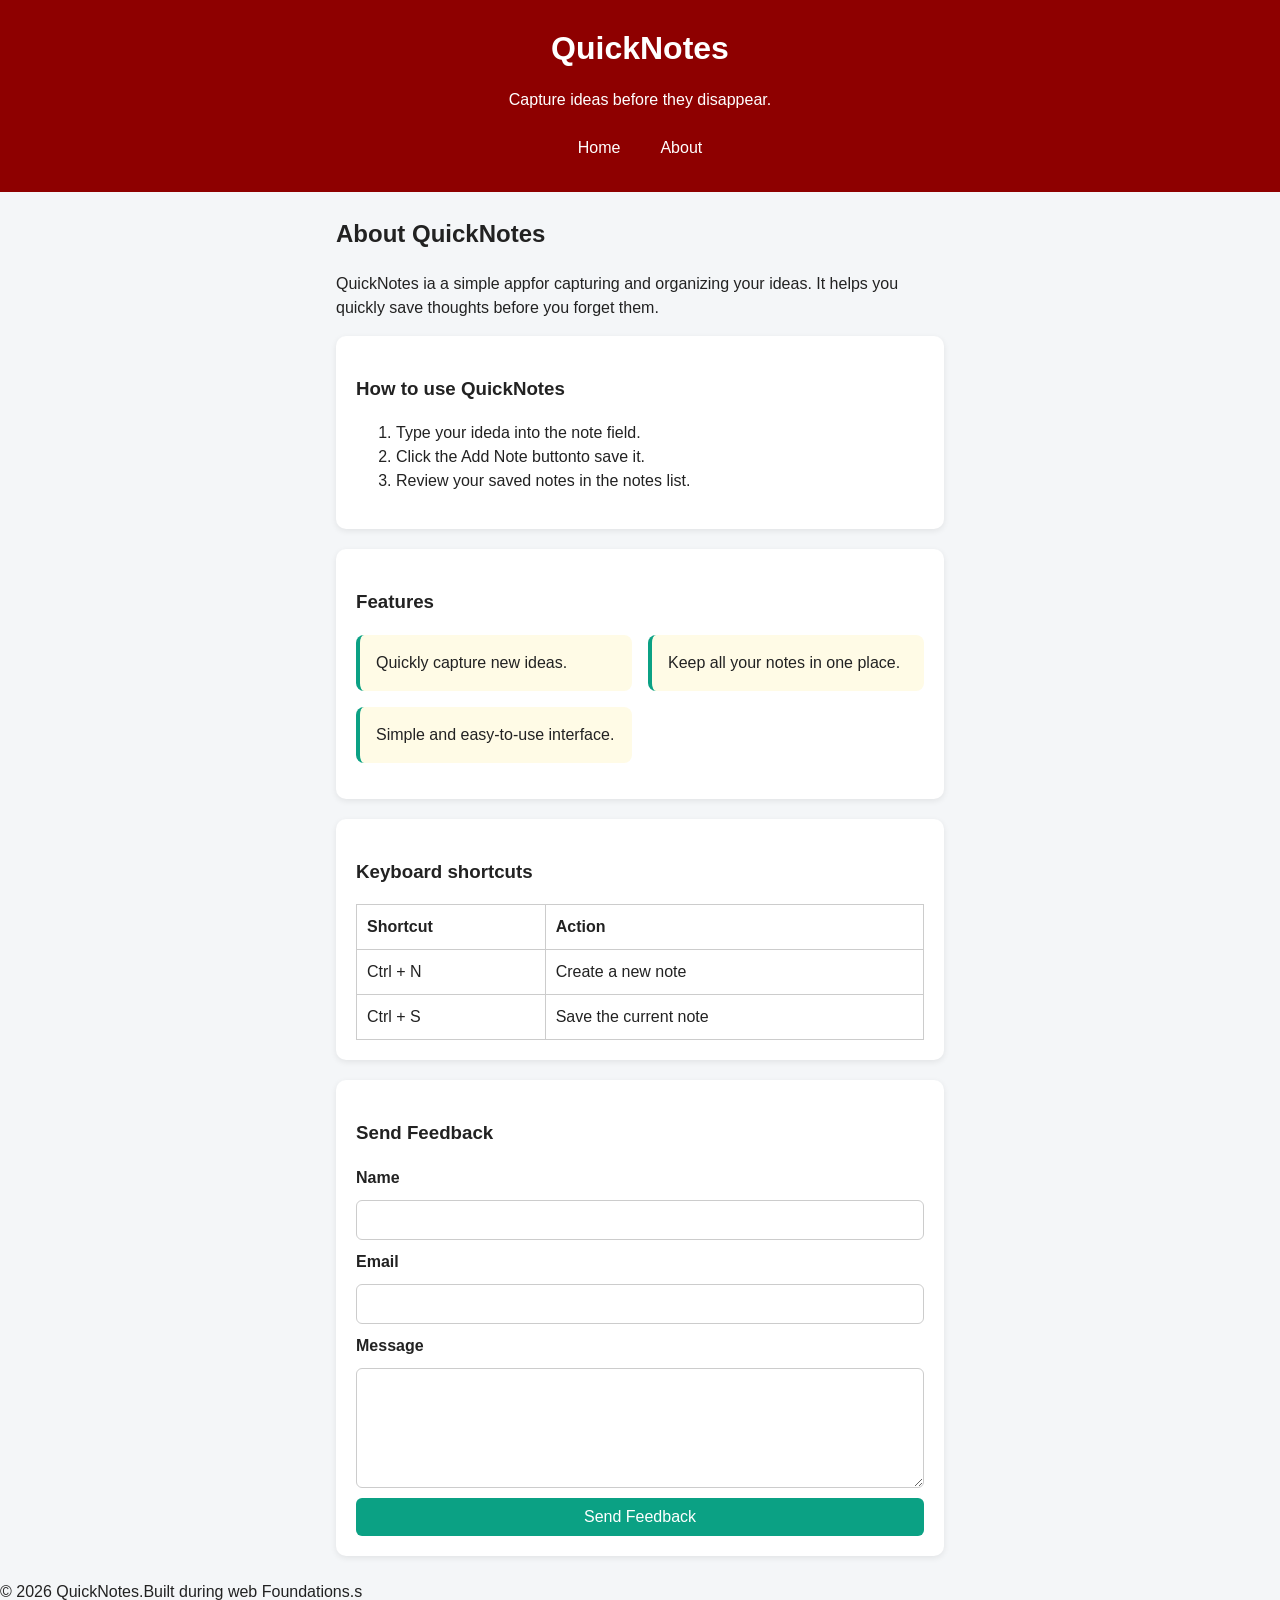
==== day2/about.html @ 0b034115 "Day 2 assignment" ====
<!DOCTYPE html>
<html lang="en">
<head>
    <meta charset="UTF-8">
    <meta name="viewport" content="width=device-width, initial-scale=1.0">
    <title>About QuickNotes</title>
    <link rel="stylesheet" href="style.css">
</head>
<body>
    <header>
        <h1>QuickNotes</h1>
        <p>Capture ideas before they disappear.</p>

        <nav>
            <a href="index.html">Home</a>
            <a href="about.html">About</a>
        </nav>
    </header>
    <main>
        <h2>
            About QuickNotes
        </h2>
        <p>
            QuickNotes ia a simple appfor capturing and organizing your ideas.
            It helps you quickly save thoughts before you forget them.
        </p>
        <section>
            <h3>
                How to use QuickNotes
            </h3>
            <ol>
                <li>Type your ideda into the note field.</li>
                <li>Click the Add Note buttonto save it.</li>
                <li>Review your saved notes in the notes list.</li>
            </ol>
        </section>
        <section>
            <h3>Features</h3>
            <ul class="features">
                <li>Quickly capture new ideas.</li>
                <li>Keep all your notes in one place.</li>
                <li>Simple and easy-to-use interface.</li>
            </ul>
        </section>
        <section>
            <h3>Keyboard shortcuts</h3>
            <table>
                <thead>
                    <tr>
                        <th>Shortcut</th>
                        <th>Action</th>
                    </tr>
                </thead>
                <tbody>
                    <tr>
                        <td>Ctrl + N</td>
                        <td>Create a new note</td>
                    </tr>
                    <tr>
                        <td>Ctrl + S</td>
                        <td>Save the current note</td>
                    </tr>
                </tbody>
            </table>
        </section>
        <section>
            <h3>Send Feedback</h3>
            <form>
                <label for ="name">Name</label>
                <input type="text" id="name" name="name" required>
                <label for="email">Email</label>
                <input type="email" id="email" name="email" required>
                <label for="message">Message</label>
                <textarea id="message" name="message" required></textarea>
                <button type="submit">Send Feedback</button>
            </form>
        </section>
    </main>
    <footer>
        <p>&copy; 2026 QuickNotes.Built during web Foundations.s</p>
    </footer>
</body>
</html>
---- day2/style.css ----
*,
*::before,
*::after {
  box-sizing: border-box;
}
body{
    margin: 0;
    font-family: 'Segoe UI', Arial , sans-serif;
    background-color:  #f4f6f8;
    color: #222;
    line-height: 1.5;
}
header{
    background-color: #8e0000;
    color: white;
    text-align: center;
    padding: 24px 16px;
}
header h1{
    margin: 0;
}
/* 3. Navigation */
nav {
  display: flex;
  justify-content: center;
  gap: 16px;
}

nav a {
  color: white;
  text-decoration: none;
  padding: 8px 12px;
  transition: background-color 0.2s ease;
}

nav a:hover {
  background-color: #6d0000;
  border-radius: 6px;
}
main{
    max-width: 640px;
    margin: 24px auto;
    padding: 0 16px;
}
section{
    background: white;
    padding: 20px;
    border-radius: 10px;
    margin-bottom: 20px;
    box-shadow: 0 2px 6px rgba(0, 0, 0, 0.08);
}
.features {
  display: grid;
  grid-template-columns: repeat(auto-fit, minmax(180px, 1fr));
  gap: 16px;
  list-style: none;
  padding: 0;
}

.features li {
  background-color: #fffbe6;
  padding: 16px;
  border-radius: 8px;
  border-left: 4px solid #0ba184;
}
table {
  width: 100%;
  border-collapse: collapse;
}

th,
td {
  border: 1px solid #ccc;
  padding: 10px;
  text-align: left;
}
form {
  display: flex;
  flex-direction: column;
  gap: 10px;
}

form label {
  font-weight: bold;
}

form input,
form textarea {
  width: 100%;
  padding: 10px;
  border: 1px solid #ccc;
  border-radius: 6px;
  font-size: 1rem;
}

form textarea {
  min-height: 120px;
  resize: vertical;
}
button {
  background-color: #0ba184;
  color: white;
  border: none;
  padding: 10px 18px;
  border-radius: 6px;
  font-size: 1rem;
  cursor: pointer;
  transition: background-color 0.2s ease;
}

button:hover {
  background-color: #088a70;
}

@media (max-width: 600px) {
  header {
    padding: 16px 10px;
  }

  header h1 {
    font-size: 1.6rem;
  }
}
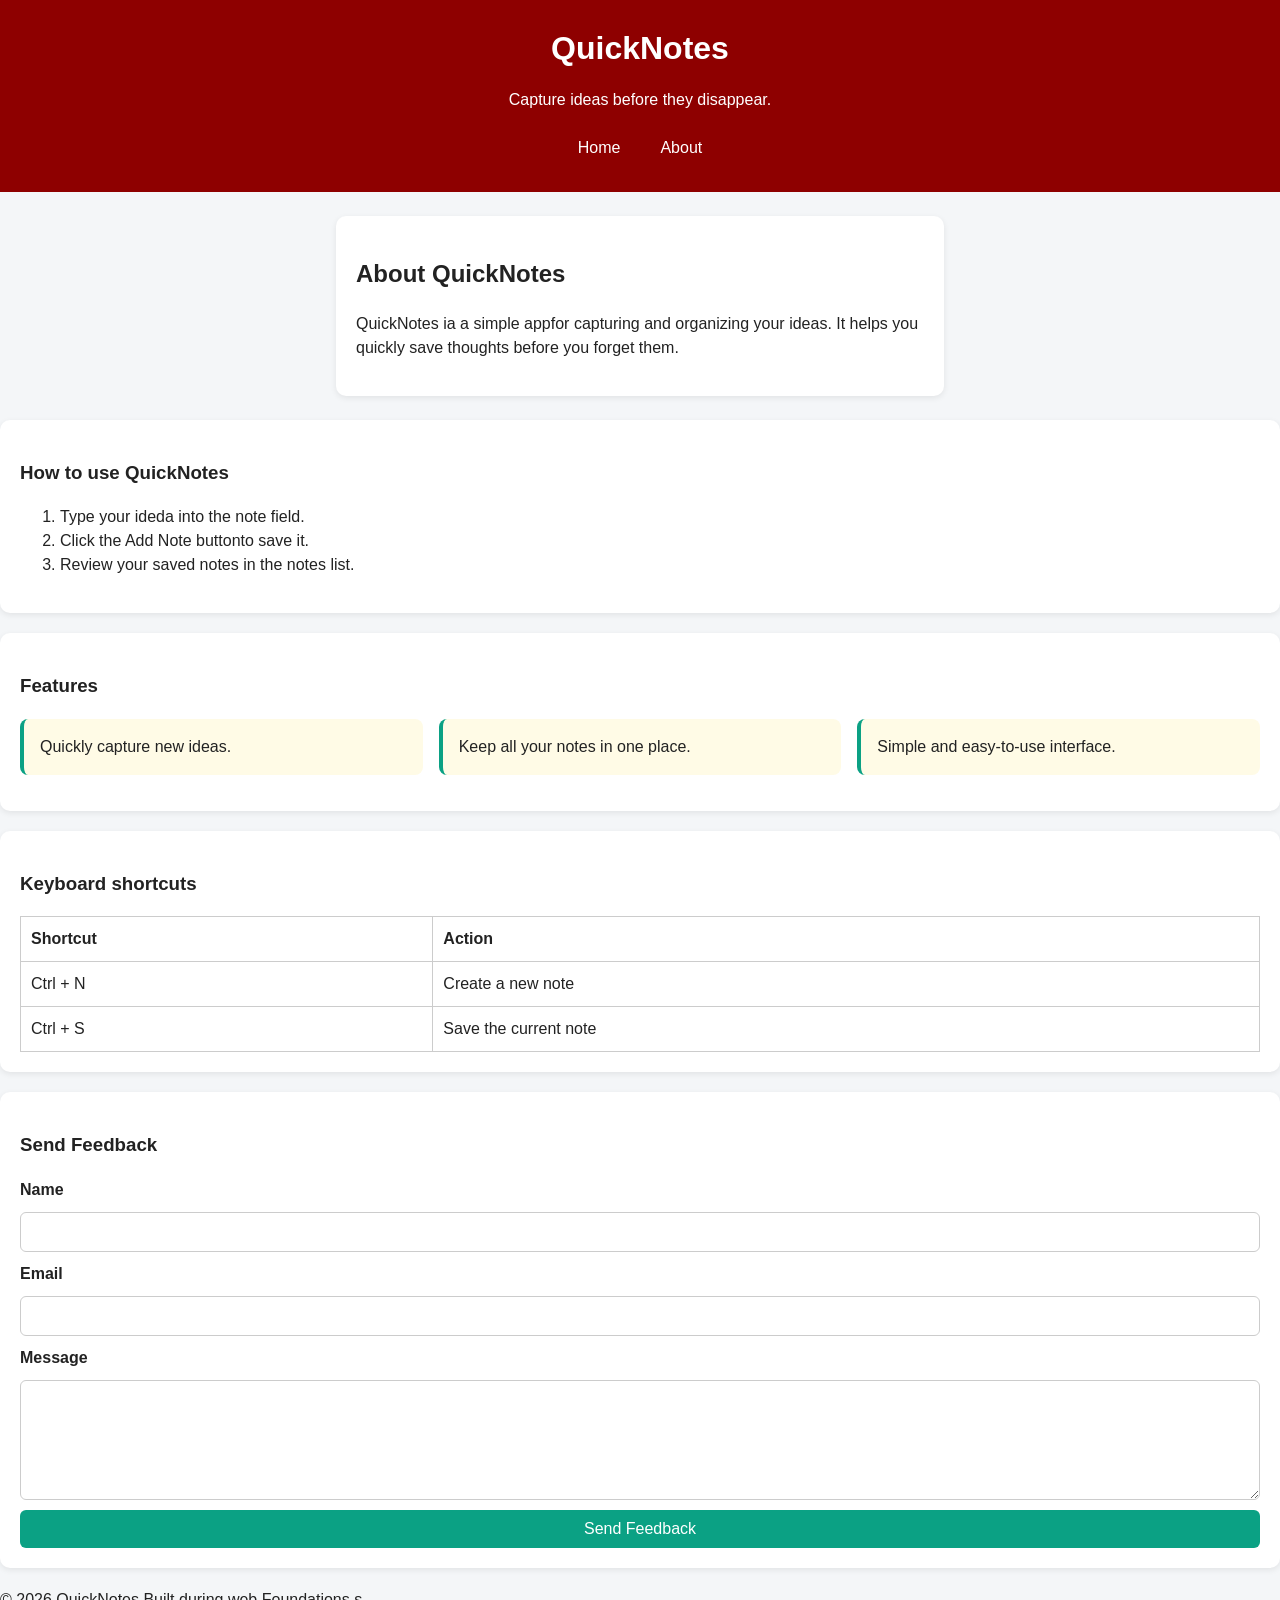
==== commit 67ef930b: "Wrap intro content in section" ====
--- a/day2/about.html
+++ b/day2/about.html
@@ -17,6 +17,7 @@
         </nav>
     </header>
     <main>
+        <section>
         <h2>
             About QuickNotes
         </h2>
@@ -24,6 +25,8 @@
             QuickNotes ia a simple appfor capturing and organizing your ideas.
             It helps you quickly save thoughts before you forget them.
         </p>
+        </section>
+    </main>
         <section>
             <h3>
                 How to use QuickNotes
